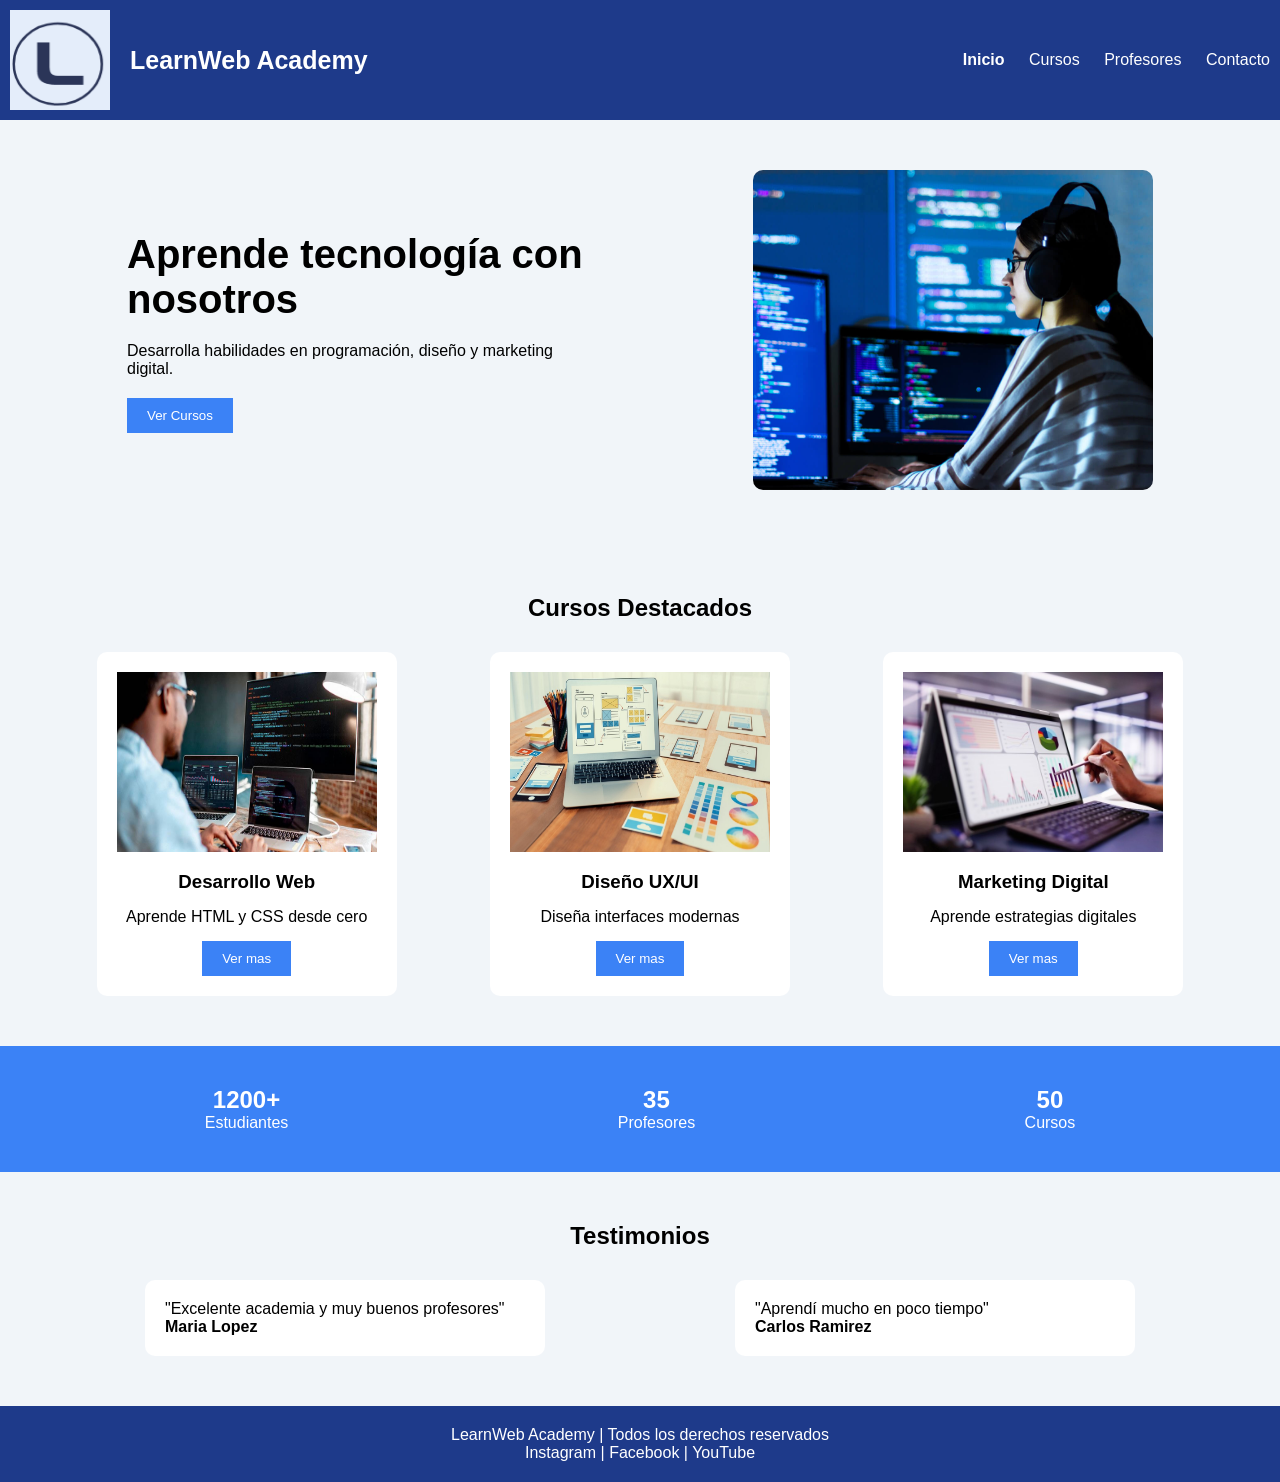
==== index.html @ 1e49c62d "Rol 1 — Página de Inicio" ====
<!DOCTYPE html>
<html lang="es">

<head>

    <meta charset="UTF-8">

    <meta name="viewport" content="width=device-width, initial-scale=1.0">

    <title>LearnWeb Academy</title>

    <link rel="stylesheet" href="style.css">

    <link rel="stylesheet" href="index.css">

</head>

<body>


    <nav>

        <div class="logo">
             <img src="images/logoo.png">

            <h2>LearnWeb Academy</h2>

        </div>

        <div class="menu">

            <a class="activo" href="index.html">Inicio</a>

            <a href="cursos.html">Cursos</a>

            <a href="profesores.html">Profesores</a>

            <a href="contacto.html">Contacto</a>

        </div>

    </nav>


    <section class="inicio">

        <div class="inicio-texto">

            <h1>Aprende tecnología con nosotros</h1>

            <p> Desarrolla habilidades en programación,
                diseño y marketing digital. </p>

            <button>Ver Cursos</button>

        </div>

        <div class="inicio-imagen">

            <img src="./images/sistemas-web.jpg"
                alt="Estudiantes">

        </div>

    </section>


    <section class="cursos">

        <h2>Cursos Destacados</h2>

        <div class="contenedor-cursos">


            <div class="tarjeta">

                <img src="./images/web.jpg"
                    alt="Curso Web">

                <h3>Desarrollo Web</h3>

                <p> Aprende HTML y CSS desde cero </p>

                <button>Ver mas</button>

            </div>


            <div class="tarjeta">

                <img src="./images/disenoux.jpg"
                    alt="Diseño">

                <h3>Diseño UX/UI</h3>

                <p> Diseña interfaces modernas </p>

                <button>Ver mas</button>

            </div>


            <div class="tarjeta">

                <img src="./images/marketing.jpg"
                    alt="Marketing">

                <h3>Marketing Digital</h3>

                <p> Aprende estrategias digitales </p>

                <button>Ver mas</button>

            </div>

        </div>

    </section>


    <section class="estadisticas">

        <div class="dato">

            <h2>1200+</h2>

            <p>Estudiantes</p>

        </div>

        <div class="dato">

            <h2>35</h2>

            <p>Profesores</p>

        </div>

        <div class="dato">

            <h2>50</h2>

            <p>Cursos</p>

        </div>

    </section>


    <section class="testimonios">

        <h2>Testimonios</h2>

        <div class="contenedor-testimonios">

            <div class="testimonio">

                <p>"Excelente academia y muy buenos profesores"</p>

                <h4>Maria Lopez</h4>

            </div>

            <div class="testimonio">

                <p>

                    "Aprendí mucho en poco tiempo"

                </p>

                <h4>Carlos Ramirez</h4>

            </div>

        </div>

    </section>


    <footer>

        <p>LearnWeb Academy | Todos los derechos reservados</p>

        <p>Instagram | Facebook | YouTube</p>

    </footer>

</body>

</html>
---- style.css ----
/* PALETA DE COLORES
Azul oscuro: #1e3a8a
Azul claro: #3b82f6 
Gris claro: #f1f5f9 
Blanco: #ffffff */

*{
    margin: 0;
    padding: 0;
    box-sizing: border-box;
}

body{
    font-family: Arial, Helvetica, sans-serif;
    background-color: #f1f5f9;
}


nav{

    background-color: #1e3a8a;

    padding: 10px;

    display: flex;
    justify-content: space-between;
    align-items: center;
}

.logo{

    display: flex;

    align-items: center;

    gap: 20px;
}

.logo img{

    width: 100px;

    height: 100px;

}

.logo h2{

    color: white;
    font-size: 25px;

}


.menu a{

    color: white;

    text-decoration: none;

    margin-left: 20px;
}

.activo{
    font-weight: bold;
}


footer{

    background-color: #1e3a8a;

    color: white;

    text-align: center;

    padding: 20px;
}
---- index.css ----
.inicio{

    display: flex;
    justify-content: space-around;
    align-items: center;

    padding: 50px;
}

.inicio-texto{
    width: 40%;
}

.inicio-texto h1{
    font-size: 40px;
    margin-bottom: 20px;
}

.inicio-texto p{
    margin-bottom: 20px;
}

.inicio-texto button{

    background-color: #3b82f6;
    color: white;

    border: none;

    padding: 10px 20px;
}

.inicio-imagen img{

    width: 400px;

    border-radius: 10px;
}

.cursos{
    padding: 50px;
}

.cursos h2{

    text-align: center;

    margin-bottom: 30px;
}

.contenedor-cursos{

    display: flex;

    justify-content: space-around;
}

.tarjeta{

    background-color: white;

    width: 300px;

    padding: 20px;

    border-radius: 10px;

    text-align: center;
}

.tarjeta img{

    width: 100%;

    height: 180px;
}

.tarjeta h3{

    margin-top: 15px;

    margin-bottom: 15px;
}

.tarjeta p{

    margin-bottom: 15px;
}

.tarjeta button{

    background-color: #3b82f6;

    color: white;

    border: none;

    padding: 10px 20px;
}


.estadisticas{

    background-color: #3b82f6;

    color: white;

    padding: 40px;

    display: flex;

    justify-content: space-around;

    text-align: center;

}  

.testimonios{
    padding: 50px;
}

.testimonios h2{

    text-align: center;

    margin-bottom: 30px;
}

.contenedor-testimonios{

    display: flex;

    justify-content: space-around;
}

.testimonio{

    background-color: white;

    width: 400px;

    padding: 20px;

    border-radius: 10px;
}

@media(max-width:768px){

    .inicio{

        flex-direction: column;

        text-align: center;
    }

    .inicio-texto{

        width: 100%;

        margin-bottom: 30px;
    }

    .contenedor-cursos{

        flex-direction: column;

        align-items: center;
    }

    .tarjeta{
        margin-bottom: 20px;
    }

    .estadisticas{
        flex-direction: column;
    }

    .dato{
        margin-bottom: 20px;
    }

    .contenedor-testimonios{

        flex-direction: column;

        align-items: center;
    }

    .testimonio{

        width: 90%;

        margin-bottom: 20px;
    }

}
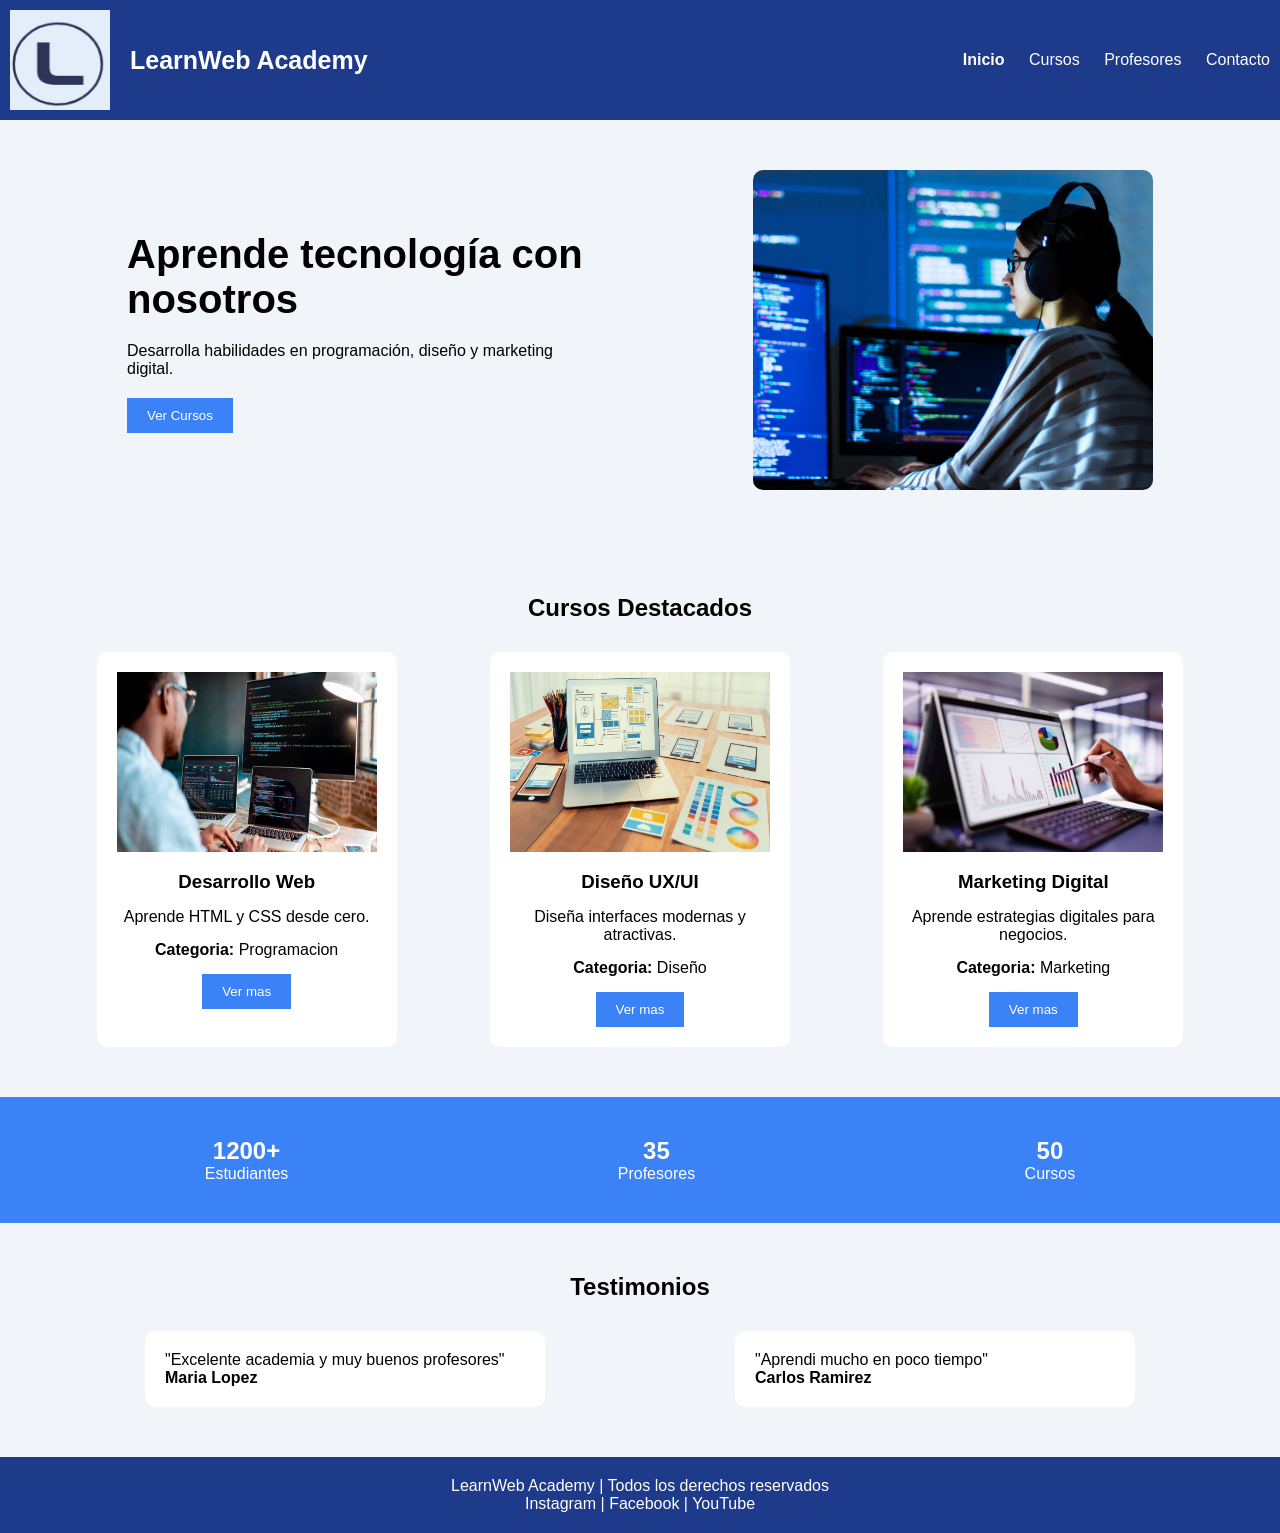
==== commit 9c48c770: "Rol1-index2" ====
--- a/index.html
+++ b/index.html
@@ -17,11 +17,11 @@
 
 <body>
 
-
     <nav>
 
         <div class="logo">
-             <img src="images/logoo.png">
+
+            <img src="images/logoo.png" alt="Logo">
 
             <h2>LearnWeb Academy</h2>
 
@@ -41,15 +41,16 @@
 
     </nav>
 
-
     <section class="inicio">
 
         <div class="inicio-texto">
 
             <h1>Aprende tecnología con nosotros</h1>
 
-            <p> Desarrolla habilidades en programación,
-                diseño y marketing digital. </p>
+            <p>
+                Desarrolla habilidades en programación,
+                diseño y marketing digital.
+            </p>
 
             <button>Ver Cursos</button>
 
@@ -64,59 +65,15 @@
 
     </section>
 
-
     <section class="cursos">
 
         <h2>Cursos Destacados</h2>
 
         <div class="contenedor-cursos">
 
-
-            <div class="tarjeta">
-
-                <img src="./images/web.jpg"
-                    alt="Curso Web">
-
-                <h3>Desarrollo Web</h3>
-
-                <p> Aprende HTML y CSS desde cero </p>
-
-                <button>Ver mas</button>
-
-            </div>
-
-
-            <div class="tarjeta">
-
-                <img src="./images/disenoux.jpg"
-                    alt="Diseño">
-
-                <h3>Diseño UX/UI</h3>
-
-                <p> Diseña interfaces modernas </p>
-
-                <button>Ver mas</button>
-
-            </div>
-
-
-            <div class="tarjeta">
-
-                <img src="./images/marketing.jpg"
-                    alt="Marketing">
-
-                <h3>Marketing Digital</h3>
-
-                <p> Aprende estrategias digitales </p>
-
-                <button>Ver mas</button>
-
-            </div>
-
         </div>
 
     </section>
-
 
     <section class="estadisticas">
 
@@ -146,7 +103,6 @@
 
     </section>
 
-
     <section class="testimonios">
 
         <h2>Testimonios</h2>
@@ -163,11 +119,7 @@
 
             <div class="testimonio">
 
-                <p>
-
-                    "Aprendí mucho en poco tiempo"
-
-                </p>
+                <p>"Aprendi mucho en poco tiempo"</p>
 
                 <h4>Carlos Ramirez</h4>
 
@@ -177,7 +129,6 @@
 
     </section>
 
-
     <footer>
 
         <p>LearnWeb Academy | Todos los derechos reservados</p>
@@ -186,8 +137,8 @@
 
     </footer>
 
+    <script src="index.js"></script>
+
 </body>
 
-</html>
-
-
+</html>
